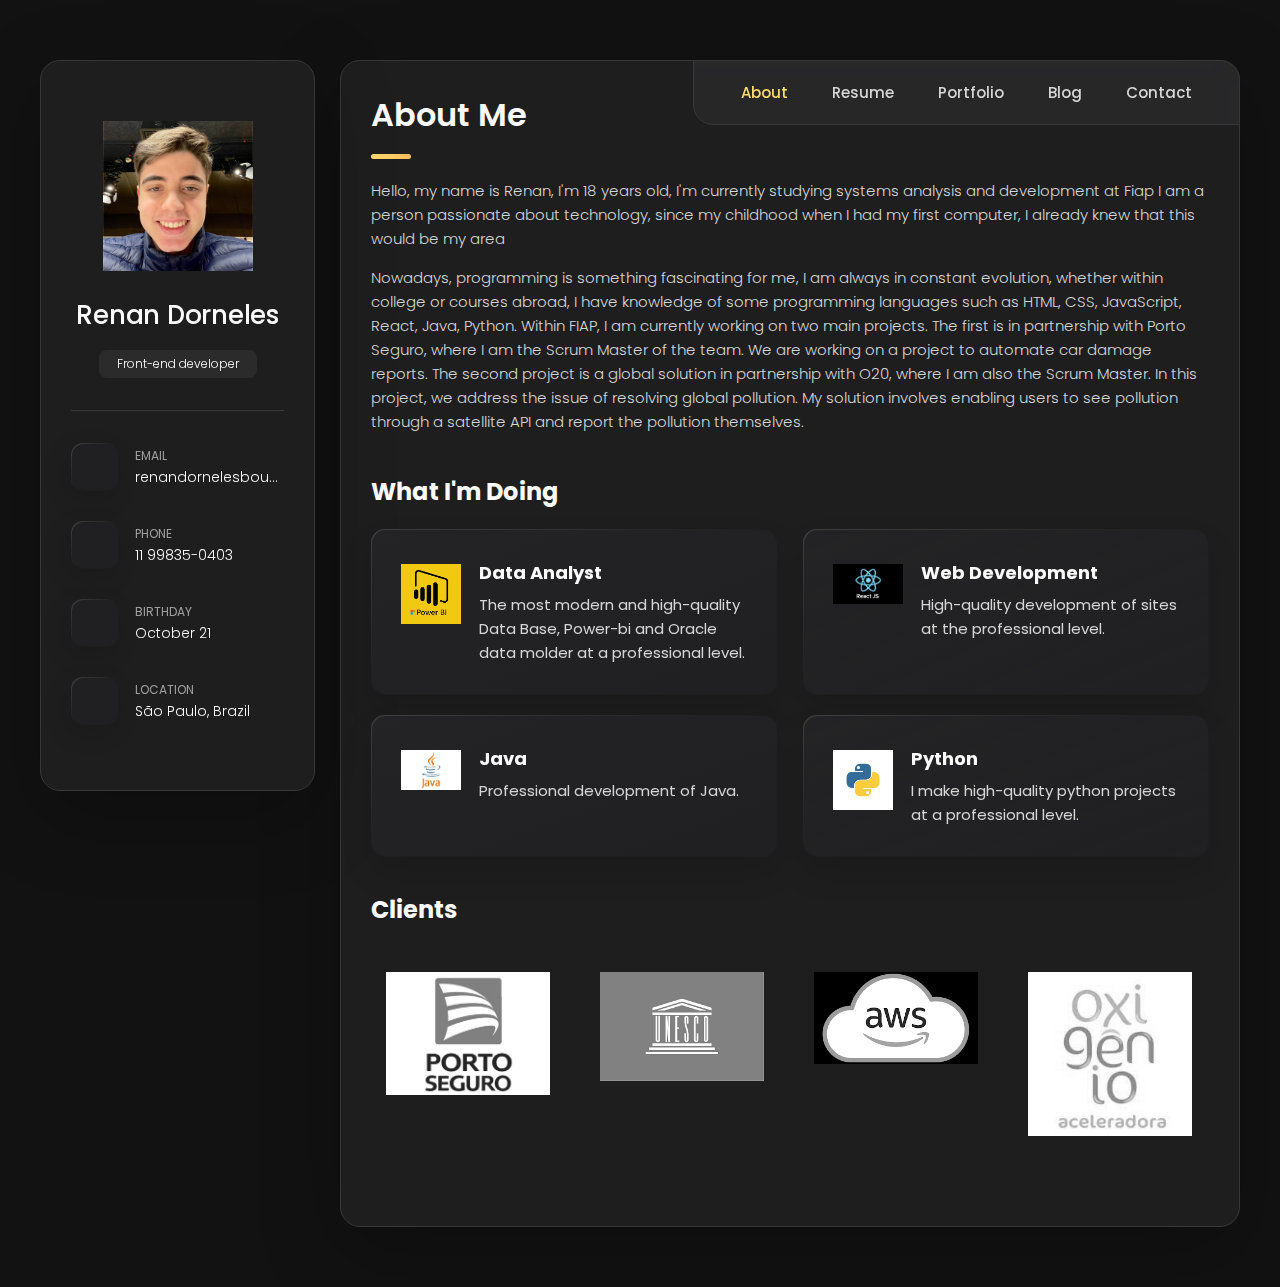
==== Portifolio/index.html @ 6c2a339f "clientes" ====
<!DOCTYPE html>
<html lang="en">
<head>
<meta charset="UTF-8">
<meta name="viewport" content="width=device-width, initial-scale=1.0">
<link rel="shortcut icon" href="./assets/images/logo.ico" type="image/x-icon">
<link rel="stylesheet" href="./style.css">
<link rel="preconnect" href="https://fonts.googleapis.com">
<link rel="preconnect" href="https://fonts.gstatic.com" crossorigin>
<link href="https://fonts.googleapis.com/css2?family=Poppins:wght@300;400;500;600&display=swap" rel="stylesheet">
<title>Renan Portfolio</title>


</head>




<body>
    <main><aside class="sidebar" data-sidebar><div class="sidebar-info"><figure class="avatar-box">
        <img src="./Portfolio/imagens/1713518210939.jpeg" alt="" width="80">
        </figure><div class="info-content">
        <h1 class="name" title="Richard hanrick">Renan Dorneles</h1><p class="title">Front-end developer</p>
        </div><button class="info_more-btn" data-sidebar-btn>
        <span>Show Contacts</span><ion-icon name="chevron-down"></ion-icon>
        </button></div><div class="sidebar-info_more"><div class="separator"></div><ul class="contacts-list"><li class="contact-item"><div class="icon-box">
        <ion-icon name="mail-outline"></ion-icon>
        </div><div class="contact-info">
        <p class="contact-title">Email</p><a href="mailto:richard@example.com" class="contact-link">renandornelesboucault@gmail.com</a>
        </div></li><li class="contact-item"><div class="icon-box">
        <ion-icon name="phone-portrait-outline"></ion-icon>
        </div><div class="contact-info">
        <p class="contact-title">Phone</p><a href="tel:+12133522795" class="contact-link">11 99835-0403</a>
        </div></li><li class="contact-item"><div class="icon-box">
        <ion-icon name="calendar-outline"></ion-icon>
        </div><div class="contact-info">
        <p class="contact-title">Birthday</p><time datetime="1982-06-23">October 21</time>
        </div></li><li class="contact-item"><div class="icon-box">
        <ion-icon name="location-outline"></ion-icon>
        </div><div class="contact-info">
        <p class="contact-title">Location</p><address>São Paulo, Brazil</address>
        </div></li></ul><div class="separator"></div><ul class="social-list"><li class="social-item">
        <a href="https://github.com/Renann77" class="social-link">
        <ion-icon name="logo-github"></ion-icon>
        </a>
        </li><li class="social-item">
        <a href="" class="social-link">
        <ion-icon name="logo-twitter"></ion-icon>
        </a>
        </li><li class="social-item">
        <a href="https://www.instagram.com/renanboucault/" class="social-link">
        <ion-icon name="logo-instagram"></ion-icon>
        </a>
        </li></ul></div></aside>

        <div class="main-content"><nav class="navbar"><ul class="navbar-list"><li class="navbar-item">
            <button class="navbar-link  active" data-nav-link>About</button>
            </li><li class="navbar-item">
            <button class="navbar-link" data-nav-link>Resume</button>
            </li><li class="navbar-item">
            <button class="navbar-link" data-nav-link>Portfolio</button>
            </li><li class="navbar-item">
            <button class="navbar-link" data-nav-link>Blog</button>
            </li><li class="navbar-item">
            <button class="navbar-link" data-nav-link>Contact</button>
            </li></ul></nav>


            <article class="about  active" data-page="about"><header>
                <h2 class="h2 article-title">About me</h2>
                </header><section class="about-text">
                <p>
                    Hello, my name is Renan, I'm 18 years old, I'm currently studying systems analysis and development at Fiap
                    I am a person passionate about technology, since my childhood when I had my first computer, I already knew that this would be my area
                   
                    
        
                </p><p>
                   
                    
                    Nowadays, programming is something fascinating for me, I am always in constant evolution, whether within college or courses abroad, I have knowledge of some programming languages ​​such as HTML, CSS, JavaScript, React, Java, Python.
                    Within FIAP, I am currently working on two main projects. The first is in partnership with Porto Seguro, where I am the Scrum Master of the team. We are working on a project to automate car damage reports.
                    
                    The second project is a global solution in partnership with O20, where I am also the Scrum Master. In this project, we address the issue of resolving global pollution. My solution involves enabling users to see pollution through a satellite API and report the pollution themselves.
                </p>
                </section><section class="service"><h3 class="h3 service-title">What i'm doing</h3><ul class="service-list"><li class="service-item"><div class="service-icon-box">
                <img src="./Portfolio/imagens/pbi.png" alt="design icon" width="60">
                </div><div class="service-content-box">
                <h4 class="h4 service-item-title">Data Analyst</h4><p class="service-item-text">
                The most modern and high-quality Data Base, Power-bi and Oracle data molder at a professional level.
                </p>
                </div></li><li class="service-item"><div class="service-icon-box">
                <img src="./Portfolio/imagens/Ekran-Resmi-2019-11-18-18.08.13.png" alt="Web development icon" width="70">
                </div><div class="service-content-box">
                <h4 class="h4 service-item-title">Web development</h4><p class="service-item-text">
                High-quality development of sites at the professional level.
                </p>
                </div></li><li class="service-item"><div class="service-icon-box">
                <img src="./Portfolio/imagens/java.png" alt="mobile app icon" width="60">
                </div><div class="service-content-box">
                <h4 class="h4 service-item-title">Java</h4><p class="service-item-text">
                Professional development of Java.
                </p>
                </div></li><li class="service-item"><div class="service-icon-box">
                <img src="./Portfolio/imagens/python(9).png" alt="camera icon" width="60">
                </div><div class="service-content-box">
                <h4 class="h4 service-item-title">Python</h4><p class="service-item-text">
                I make high-quality python projects at a professional level.
                </p>
                </div></li></ul></section><div class="modal-container" data-modal-container><div class="overlay" data-overlay></div><section class="testimonials-modal"><button class="modal-close-btn" data-modal-close-btn>
                <ion-icon name="close-outline"></ion-icon>
                </button><div class="modal-img-wrapper">
                <figure class="modal-avatar-box">
                <img src="./assets/images/avatar-1.png" alt="Daniel lewis" width="80" data-modal-img>
                </figure><img src="./assets/images/icon-quote.svg" alt="quote icon">
                </div><div class="modal-content"><h4 class="h3 modal-title" data-modal-title>Daniel lewis</h4><time datetime="2021-06-14">14 June, 2021</time><div data-modal-text>
                <p>
                Richard was hired to create a corporate identity. We were very pleased with the work done. She has a lot of experience and is very concerned about the needs of client. Lorem ipsum dolor sit amet, ullamcous cididt consectetur adipiscing elit, seds do et
                eiusmod tempor incididunt ut laborels dolore magnarels alia.
                </p>
                </div></div></section></div><section class="clients"><h3 class="h3 clients-title">Clients</h3><ul class="clients-list has-scrollbar"><li class="clients-item">
                <a href="https://www.portoseguro.com.br">
                <img src="./Portfolio/imagens/Porto-Seguro-logo.jpg" alt="client logo">
                </a>
                </li><li class="clients-item">
                <a href="https://www.unesco.org/en">
                <img src="./Portfolio/imagens/unesco.png" alt="client logo">
                </a>
                </li><li class="clients-item">
                <a href="https://aws.amazon.com/pt/free/?trk=2ee11bb2-bc40-4546-9852-2c4ad8e8f646&sc_channel=ps&ef_id=Cj0KCQjwvb-zBhCmARIsAAfUI2s99Djx9kZ2quOzhcywaWZBDhlzQKwduArrpbXvvQ5C1eXnjWj9oIsaAjYFEALw_wcB:G:s&s_kwcid=AL!4422!3!696214219377!e!!g!!aws!15278604629!130587771740&gclid=Cj0KCQjwvb-zBhCmARIsAAfUI2s99Djx9kZ2quOzhcywaWZBDhlzQKwduArrpbXvvQ5C1eXnjWj9oIsaAjYFEALw_wcB&all-free-tier.sort-by=item.additionalFields.SortRank&all-free-tier.sort-order=asc&awsf.Free%20Tier%20Types=*all&awsf.Free%20Tier%20Categories=*all">
                <img src="./Portfolio/imagens/aws.png" alt="client logo">
                </a>
                </li><li class="clients-item">
                <a href="https://oxigenioaceleradora.com.br">
                <img src="./Portfolio/imagens/aceleradora.jpeg" alt="client logo">
                </a>
                </li><li class="clients-item">
                <a href="https://www.g20.org/pt-br/g20-social/grupos-de-engajamento/oceans-20">
                <img src="./Portfolio/imagens/o20.png" alt="client logo">
                </a>
                </li><li class="clients-item">
                <a href="https://www.pactoglobal.org.br">
                <img src="./Portfolio/imagens/rede global.jpeg" alt="client logo">
                </a>
                </li>
            </ul>
        </section>
    </article>


   
                
    <article class="resume" data-page="resume">

        <header>
          <h2 class="h2 article-title">Resume</h2>
        </header>

        <section class="timeline">

          <div class="title-wrapper">
            <div class="icon-box">
              <ion-icon name="book-outline"></ion-icon>
            </div>

            <h3 class="h3">Education</h3>
          </div>

          <ol class="timeline-list">

            <li class="timeline-item">

              <h4 class="h4 timeline-item-title">College Espaço Potencial Objetivo Cotia </h4>

              <span>2007 - 2023</span>

              <p class="timeline-text">
               School and High School Student from Brazil
              </p>

            </li>

        

            <li class="timeline-item">

              <h4 class="h4 timeline-item-title">Fiap Tecnology, Faculty of Informatics and Administration Paulista</h4>

              <span>2024 — 2025</span>

              <p class="timeline-text">
                Student at Fiap 
              </p>

            </li>

          </ol>

        </section>

        <section class="timeline">

          <div class="title-wrapper">
            <div class="icon-box">
              <ion-icon name="book-outline"></ion-icon>
            </div>

            <h3 class="h3">Experience</h3>
          </div>

          <ol class="timeline-list">

            <li class="timeline-item">

              <h4 class="h4 timeline-item-title">Scrum Master at project</h4>

              <span>2024 Scrum of Porto Seguro project</span>

              <p class="timeline-text">
                was part of a project for Porto Seguro where his experience involves being a scrum master and managing projects.
              </p>

            </li>

            <li class="timeline-item">

              <h4 class="h4 timeline-item-title">Scrum Master at project </h4>

              <span>2024 Scrum of Global solution </span>

              <p class="timeline-text">
                was part of a project for Global Soluiton whith Oceans-20 where his experience involves being a scrum master and managing projects.
              </p>

            </li>

           

        </section>

        <section class="skill">

          <h3 class="h3 skills-title">My skills</h3>

          <ul class="skills-list content-card">

            <li class="skills-item">

              <div class="title-wrapper">
                <h5 class="h5">Python</h5>
                <data value="80">80%</data>
              </div>

              <div class="skill-progress-bg">
                <div class="skill-progress-fill" style="width: 80%;"></div>
              </div>

            </li>

            <li class="skills-item">

              <div class="title-wrapper">
                <h5 class="h5">Data Analyst</h5>
                <data value="70">70%</data>
              </div>

              <div class="skill-progress-bg">
                <div class="skill-progress-fill" style="width: 70%;"></div>
              </div>

            </li>

            <li class="skills-item">

              <div class="title-wrapper">
                <h5 class="h5">Front-End Design Engineering</h5>
                <data value="90">90%</data>
              </div>

              <div class="skill-progress-bg">
                <div class="skill-progress-fill" style="width: 90%;"></div>
              </div>

            </li>

            <li class="skills-item">

              <div class="title-wrapper">
                <h5 class="h5">Artificial Intelligence and Chatbot</h5>
                <data value="70">70%</data>
              </div>

              <div class="skill-progress-bg">
                <div class="skill-progress-fill" style="width: 70%;"></div>
              </div>

            </li>

          </ul>

        </section>

      </article>





      <!--
        - #PORTFOLIO
      -->

      <article class="portfolio" data-page="portfolio">

        <header>
          <h2 class="h2 article-title">Portfolio</h2>
        </header>

        <section class="projects">

          <ul class="filter-list">

            <li class="filter-item">
              <button class="active" data-filter-btn>All</button>
            </li>

            <li class="filter-item">
              <button data-filter-btn>Web design</button>
            </li>

            <li class="filter-item">
              <button data-filter-btn>Applications</button>
            </li>

            <li class="filter-item">
              <button data-filter-btn>Web development</button>
            </li>

          </ul>

          <div class="filter-select-box">

            <button class="filter-select" data-select>

              <div class="select-value" data-selecct-value>Select category</div>

              <div class="select-icon">
                <ion-icon name="chevron-down"></ion-icon>
              </div>

            </button>

            <ul class="select-list">

              <li class="select-item">
                <button data-select-item>All</button>
              </li>

              <li class="select-item">
                <button data-select-item>Web design</button>
              </li>

              <li class="select-item">
                <button data-select-item>Applications</button>
              </li>

              <li class="select-item">
                <button data-select-item>Web development</button>
              </li>

            </ul>

          </div>

          <ul class="project-list">

            <li class="project-item  active" data-filter-item data-category="applications">
                <a href="../Portifolio/Portfolio/pesquisa/index.html">
  
                  <figure class="project-img">
                    <div class="project-item-icon-box">
                      <ion-icon name="eye-outline"></ion-icon>
                    </div>
  
                    <img src="../Portifolio/Portfolio/pesquisa/img/wiki-logo.png" alt="Traffic" loading="lazy">
                  </figure>
  
                  <h3 class="project-title">Wikipedia</h3>
  
                  <p class="project-category">Applications</p>
  
                </a>
              </li>

            <li class="project-item  active" data-filter-item data-category="applications">
                <a href="../Portifolio/Portfolio/semaforo/index.html">
  
                  <figure class="project-img">
                    <div class="project-item-icon-box">
                      <ion-icon name="eye-outline"></ion-icon>
                    </div>
  
                    <img src="../img/semafotro.png" alt="Traffic" loading="lazy">
                  </figure>
  
                  <h3 class="project-title">Traffic light</h3>
  
                  <p class="project-category">Applications</p>
  
                </a>
              </li>

            <li class="project-item  active" data-filter-item data-category="applications">
              <a href="../Portifolio/Portfolio/clima/index.html">

                <figure class="project-img">
                  <div class="project-item-icon-box">
                    <ion-icon name="eye-outline"></ion-icon>
                  </div>

                  <img src="../Portifolio/Portfolio/clima/img/02d.png" alt="brawlhalla" loading="lazy">
                </figure>

                <h3 class="project-title">Whether API</h3>

                <p class="project-category">Applications</p>

              </a>
            </li>

            <li class="project-item  active" data-filter-item data-category="web design">
              <a href="../Portifolio/Portfolio/crud/index.html">

                <figure class="project-img">
                  <div class="project-item-icon-box">
                    <ion-icon name="eye-outline"></ion-icon>
                  </div>

                  <img src="../Portifolio/Portfolio/crud/img/download.jpg" alt="dsm." loading="lazy">
                </figure>

                <h3 class="project-title">CRUD</h3>

                <p class="project-category">Web design</p>

              </a>
            </li>

           

            <li class="project-item  active" data-filter-item data-category="web development">
              <a href="../Portifolio/Portfolio/lista/index.html">

                <figure class="project-img">
                  <div class="project-item-icon-box">
                    <ion-icon name="eye-outline"></ion-icon>
                  </div>

                  <img src="../img/lista.png" alt="summary" loading="lazy">
                </figure>

                <h3 class="project-title">List</h3>

                <p class="project-category">Web development</p>

              </a>
            </li>

            <li class="project-item  active" data-filter-item data-category="applications">
              <a href="../Portifolio/Portfolio/jogo/index.html">

                <figure class="project-img">
                  <div class="project-item-icon-box">
                    <ion-icon name="eye-outline"></ion-icon>
                  </div>

                  <img src="../Portifolio/Portfolio/jogo/images/pizza.png" alt="game" loading="lazy">
                </figure>

                <h3 class="project-title">Memory game</h3>

                <p class="project-category">Applications</p>

              </a>
            </li>

            <li class="project-item  active" data-filter-item data-category="applications">
                <a href="../Portifolio/Portfolio/musica/index.html">
  
                  <figure class="project-img">
                    <div class="project-item-icon-box">
                      <ion-icon name="eye-outline"></ion-icon>
                    </div>
  
                    <img src="../Portifolio/Portfolio/musica/images/cant_hide.webp" alt="game" loading="lazy">
                  </figure>
  
                  <h3 class="project-title">Music</h3>
  
                  <p class="project-category">Applications</p>
  
                </a>
              </li>

          </ul>

        </section>

      </article>





      <!--
        - #BLOG
      -->

      <article class="blog" data-page="blog">

        <header>
          <h2 class="h2 article-title">Blog</h2>
        </header>

        <section class="blog-posts">

          <ul class="blog-posts-list">

            <li class="blog-post-item">
              <a href="https://www.fiap.com.br/graduacao/global-solution/">

                <figure class="blog-banner-box">
                  <img src="../img/Captura de tela 2024-06-20 144157.png" alt="Design conferences in 2022" loading="lazy">
                </figure>

                <div class="blog-content">

                  <div class="blog-meta">
                    <p class="blog-category">Full Stack</p>

                    <span class="dot"></span>

                    <time datetime="2022-02-23"> 04/06/2024 </time>
                  </div>

                  <h3 class="h3 blog-item-title">Global Solution 2024</h3>

                  <p class="blog-text">
                    Project whith Oceans-20 and Blue technology
                  </p>

                </div>

              </a>
            </li>

            <li class="blog-post-item">
              <a href="https://www.fiap.com.br/iniciacao-cientifica/">

                <figure class="blog-banner-box">
                  <img src="../img/next.webp" alt="Best fonts every designer" loading="lazy">
                </figure>

                <div class="blog-content">

                  <div class="blog-meta">
                    <p class="blog-category">Web-Developer</p>

                    <span class="dot"></span>

                  
                  </div>

                  <h3 class="h3 blog-item-title">Challenge whith Porto Seguro 2024</h3>

                  <p class="blog-text">
                  
                  </p>

                </div>

              </a>
            </li>

           

        </section>

      </article>





      <!--
        - #CONTACT
      -->

      <article class="contact" data-page="contact">

        <header>
          <h2 class="h2 article-title">Contact</h2>
        </header>

        <section class="mapbox" data-mapbox>
          <figure>
            <iframe
              src="https://www.google.com/maps/embed?pb=!1m18!1m12!1m3!1d199666.5651251294!2d-121.58334177520186!3d38.56165006739519!2m3!1f0!2f0!3f0!3m2!1i1024!2i768!4f13.1!3m3!1m2!1s0x809ac672b28397f9%3A0x921f6aaa74197fdb!2sSacramento%2C%20CA%2C%20USA!5e0!3m2!1sen!2sbd!4v1647608789441!5m2!1sen!2sbd"
              width="400" height="300" loading="lazy"></iframe>
          </figure>
        </section>

        <section class="contact-form">

          <h3 class="h3 form-title">Contact Form</h3>

          <form action="#" class="form" data-form>

            <div class="input-wrapper">
              <input type="text" name="fullname" class="form-input" placeholder="Full name" required data-form-input>

              <input type="email" name="email" class="form-input" placeholder="Email address" required data-form-input>
            </div>

            <textarea name="message" class="form-input" placeholder="Your Message" required data-form-input></textarea>

            <button class="form-btn" type="submit" disabled data-form-btn>
              <ion-icon name="paper-plane"></ion-icon>
              <span>Send Message</span>
            </button>

          </form>

        </section>

      </article>

    </div>

  </main>






  <!--
    - custom js link
  -->
  <script src="./script.js"></script>

  <!--
    - ionicon link
  -->
  <script type="module" src="https://unpkg.com/ionicons@5.5.2/dist/ionicons/ionicons.esm.js"></script>
  <script nomodule src="https://unpkg.com/ionicons@5.5.2/dist/ionicons/ionicons.js"></script>

</body>
</html>
---- Portifolio/style.css ----
:root {/**
  * colors
  *//* gradient */--bg-gradient-onyx: linear-gradient(
  to bottom right,
  hsl(240, 1%, 25%) 3%,
  hsl(0, 0%, 19%) 97%
  );
  --bg-gradient-jet: linear-gradient(
  to bottom right,
  hsla(240, 1%, 18%, 0.251) 0%,
  hsla(240, 2%, 11%, 0) 100%
  ), hsl(240, 2%, 13%);
  --bg-gradient-yellow-1: linear-gradient(
  to bottom right,
  hsl(45, 100%, 71%) 0%,
  hsla(36, 100%, 69%, 0) 50%
  );
  --bg-gradient-yellow-2: linear-gradient(
  135deg,
  hsla(45, 100%, 71%, 0.251) 0%,
  hsla(35, 100%, 68%, 0) 59.86%
  ), hsl(240, 2%, 13%);
  --border-gradient-onyx: linear-gradient(
  to bottom right,
  hsl(0, 0%, 25%) 0%,
  hsla(0, 0%, 25%, 0) 50%
  );
  --text-gradient-yellow: linear-gradient(
  to right,
  hsl(45, 100%, 72%),
  hsl(35, 100%, 68%)
  );/* solid */--jet: hsl(0, 0%, 22%);
  --onyx: hsl(240, 1%, 17%);
  --eerie-black-1: hsl(240, 2%, 13%);
  --eerie-black-2: hsl(240, 2%, 12%);
  --smoky-black: hsl(0, 0%, 7%);
  --white-1: hsl(0, 0%, 100%);
  --white-2: hsl(0, 0%, 98%);
  --orange-yellow-crayola: hsl(45, 100%, 72%);
  --vegas-gold: hsl(45, 54%, 58%);
  --light-gray: hsl(0, 0%, 84%);
  --light-gray-70: hsla(0, 0%, 84%, 0.7);
  --bittersweet-shimmer: hsl(0, 43%, 51%);/**
  * typography
  *//* font-family */
  --ff-poppins: 'Poppins', sans-serif;/* font-size */
  --fs-1: 24px;
  --fs-2: 18px;
  --fs-3: 17px;
  --fs-4: 16px;
  --fs-5: 15px;
  --fs-6: 14px;
  --fs-7: 13px;
  --fs-8: 11px;/* font-weight */
  --fw-300: 300;
  --fw-400: 400;
  --fw-500: 500;
  --fw-600: 600;/**
  * shadow
  */
  --shadow-1: -4px 8px 24px hsla(0, 0%, 0%, 0.25);
  --shadow-2: 0 16px 30px hsla(0, 0%, 0%, 0.25);
  --shadow-3: 0 16px 40px hsla(0, 0%, 0%, 0.25);
  --shadow-4: 0 25px 50px hsla(0, 0%, 0%, 0.15);
  --shadow-5: 0 24px 80px hsla(0, 0%, 0%, 0.25);/**
  * transition
  */--transition-1: 0.25s ease;
  --transition-2: 0.5s ease-in-out;}/*-----------------------------------*\
  #RESET
  \*-----------------------------------*/*, *::before, *::after {
  margin: 0;
  padding: 0;
  box-sizing: border-box;
  }a { text-decoration: none; }li { list-style: none; }img, ion-icon, a, button, time, span { display: block; }button {
  font: inherit;
  background: none;
  border: none;
  text-align: left;
  cursor: pointer;
  }input, textarea {
  display: block;
  width: 100%;
  background: none;
  font: inherit;
  }::selection {
  background: var(--orange-yellow-crayola);
  color: var(--smoky-black);
  }:focus { outline-color: var(--orange-yellow-crayola); }html { font-family: var(--ff-poppins); }body { background: var(--smoky-black); }

  .sidebar,
article {
background: var(--eerie-black-2);
border: 1px solid var(--jet);
border-radius: 20px;
padding: 15px;
box-shadow: var(--shadow-1);
z-index: 1;
}.separator {
width: 100%;
height: 1px;
background: var(--jet);
margin: 16px 0;
}.icon-box {
position: relative;
background: var(--border-gradient-onyx);
width: 30px;
height: 30px;
border-radius: 8px;
display: flex;
justify-content: center;
align-items: center;
font-size: 16px;
color: var(--orange-yellow-crayola);
box-shadow: var(--shadow-1);
z-index: 1;
}.icon-box::before {
content: "";
position: absolute;
inset: 1px;
background: var(--eerie-black-1);
border-radius: inherit;
z-index: -1;
}.icon-box ion-icon { --ionicon-stroke-width: 35px; }article { display: none; }article.active {
display: block;
animation: fade 0.5s ease backwards;
}@keyframes fade {
0% { opacity: 0; }
100% { opacity: 1; }
}.h2,
.h3,
.h4,
.h5 {
color: var(--white-2);
text-transform: capitalize;
}.h2 { font-size: var(--fs-1); }.h3 { font-size: var(--fs-2); }.h4 { font-size: var(--fs-4); }.h5 {
font-size: var(--fs-7);
font-weight: var(--fw-500);
}.article-title {
position: relative;
padding-bottom: 7px;
}.article-title::after {
content: "";
position: absolute;
bottom: 0;
left: 0;
width: 30px;
height: 3px;
background: var(--text-gradient-yellow);
border-radius: 3px;
}.has-scrollbar::-webkit-scrollbar {
width: 5px; /* for vertical scrollbar */
height: 5px; /* for horizontal scrollbar */
}.has-scrollbar::-webkit-scrollbar-track {
background: var(--onyx);
border-radius: 5px;
}.has-scrollbar::-webkit-scrollbar-thumb {
background: var(--orange-yellow-crayola);
border-radius: 5px;
}.has-scrollbar::-webkit-scrollbar-button { width: 20px; }.content-card {
position: relative;
background: var(--border-gradient-onyx);
padding: 15px;
padding-top: 45px;
border-radius: 14px;
box-shadow: var(--shadow-2);
cursor: pointer;
z-index: 1;
}.content-card::before {
content: "";
position: absolute;
inset: 1px;
background: var(--bg-gradient-jet);
border-radius: inherit;
z-index: -1;
}


main {
  margin: 15px 12px;
  margin-bottom: 75px;
  min-width: 259px;
  }/*-----------------------------------*\
  #SIDEBAR
  \*-----------------------------------*/.sidebar {
  margin-bottom: 15px;
  max-height: 112px;
  overflow: hidden;
  transition: var(--transition-2);
  }.sidebar.active { max-height: 405px; }.sidebar-info {
  position: relative;
  display: flex;
  justify-content: flex-start;
  align-items: center;
  gap: 15px;
  }.avatar-box {
  background: var(--bg-gradient-onyx);
  border-radius: 20px;
  }.info-content .name {
  color: var(--white-2);
  font-size: var(--fs-3);
  font-weight: var(--fw-500);
  letter-spacing: -0.25px;
  margin-bottom: 10px;
  }.info-content .title {
  color: var(--white-1);
  background: var(--onyx);
  font-size: var(--fs-8);
  font-weight: var(--fw-300);
  width: max-content;
  padding: 3px 12px;
  border-radius: 8px;
  }.info_more-btn {
  position: absolute;
  top: -15px;
  right: -15px;
  border-radius: 0 15px;
  font-size: 13px;
  color: var(--orange-yellow-crayola);
  background: var(--border-gradient-onyx);
  padding: 10px;
  box-shadow: var(--shadow-2);
  transition: var(--transition-1);
  z-index: 1;
  }.info_more-btn::before {
  content: "";
  position: absolute;
  inset: 1px;
  border-radius: inherit;
  background: var(--bg-gradient-jet);
  transition: var(--transition-1);
  z-index: -1;
  }.info_more-btn:hover,
  .info_more-btn:focus { background: var(--bg-gradient-yellow-1); }.info_more-btn:hover::before,
  .info_more-btn:focus::before { background: var(--bg-gradient-yellow-2); }.info_more-btn span { display: none; }.sidebar-info_more {
  opacity: 0;
  visibility: hidden;
  transition: var(--transition-2);
  }.sidebar.active .sidebar-info_more {
  opacity: 1;
  visibility: visible;
  }.contacts-list {
  display: grid;
  grid-template-columns: 1fr;
  gap: 16px;
  }.contact-item {
  min-width: 100%;
  display: flex;
  align-items: center;
  gap: 16px;
  }.contact-info {
  max-width: calc(100% - 46px);
  width: calc(100% - 46px);
  }.contact-title {
  color: var(--light-gray-70);
  font-size: var(--fs-8);
  text-transform: uppercase;
  margin-bottom: 2px;
  }.contact-info :is(.contact-link, time, address) {
  color: var(--white-2);
  font-size: var(--fs-7);
  }.contact-info address { font-style: normal; }.social-list {
  display: flex;
  justify-content: flex-start;
  align-items: center;
  gap: 15px;
  padding-bottom: 4px;
  padding-left: 7px;
  }.social-item .social-link {
  color: var(--light-gray-70);
  font-size: 18px;
  }.social-item .social-link:hover { color: var(--light-gray); }/*-----------------------------------*\
  #NAVBAR
  \*-----------------------------------*/.navbar {
  position: fixed;
  bottom: 0;
  left: 0;
  width: 100%;
  background: hsla(240, 1%, 17%, 0.75);
  backdrop-filter: blur(10px);
  border: 1px solid var(--jet);
  border-radius: 12px 12px 0 0;
  box-shadow: var(--shadow-2);
  z-index: 5;
  }.navbar-list {
  display: flex;
  flex-wrap: wrap;
  justify-content: center;
  align-items: center;
  padding: 0 10px;
  }.navbar-link {
  color: var(--light-gray);
  font-size: var(--fs-8);
  padding: 20px 7px;
  transition: color var(--transition-1);
  }.navbar-link:hover,
  .navbar-link:focus { color: var(--light-gray-70); }.navbar-link.active { color: var(--orange-yellow-crayola); }/*-----------------------------------*\
  #ABOUT
  \*-----------------------------------*/.about .article-title { margin-bottom: 15px; }.about-text {
  color: var(--light-gray);
  font-size: var(--fs-6);
  font-weight: var(--fw-300);
  line-height: 1.6;
  }.about-text p { margin-bottom: 15px; }/**
  * #service
  */.service { margin-bottom: 35px; }.service-title { margin-bottom: 20px; }.service-list {
  display: grid;
  grid-template-columns: 1fr;
  gap: 20px;
  }.service-item {
  position: relative;
  background: var(--border-gradient-onyx);
  padding: 20px;
  border-radius: 14px;
  box-shadow: var(--shadow-2);
  z-index: 1;
  }.service-item::before {
  content: "";
  position: absolute;
  inset: 1px;
  background: var(--bg-gradient-jet);
  border-radius: inherit;
  z-index: -1;
  }.service-icon-box { margin-bottom: 10px; }.service-icon-box img { margin: auto; }.service-content-box { text-align: center; }.service-item-title { margin-bottom: 7px; }.service-item-text {
  color: var(--light-gray);
  font-size: var(--fs-6);
  font-weight: var(--fw-3);
  line-height: 1.6;
  }/**
  * #testimonials
  */.testimonials { margin-bottom: 30px; }.testimonials-title { margin-bottom: 20px; }.testimonials-list {
  display: flex;
  justify-content: flex-start;
  align-items: flex-start;
  gap: 15px;
  margin: 0 -15px;
  padding: 25px 15px;
  padding-bottom: 35px;
  overflow-x: auto;
  scroll-behavior: smooth;
  overscroll-behavior-inline: contain;
  scroll-snap-type: inline mandatory;
  }.testimonials-item {
  min-width: 100%;
  scroll-snap-align: center;
  }.testimonials-avatar-box {
  position: absolute;
  top: 0;
  left: 0;
  transform: translate(15px, -25px);
  background: var(--bg-gradient-onyx);
  border-radius: 14px;
  box-shadow: var(--shadow-1);
  }.testimonials-item-title { margin-bottom: 7px; }.testimonials-text {
  color: var(--light-gray);
  font-size: var(--fs-6);
  font-weight: var(--fw-300);
  line-height: 1.6;
  display: -webkit-box;
  line-clamp: 4;
  -webkit-line-clamp: 4;
  -webkit-box-orient: vertical;
  overflow: hidden;
  }/**
  * #testimonials-modal
  */.modal-container {
  position: fixed;
  top: 0;
  left: 0;
  width: 100%;
  height: 100%;
  display: flex;
  justify-content: center;
  align-items: center;
  overflow-y: auto;
  overscroll-behavior: contain;
  z-index: 20;
  pointer-events: none;
  visibility: hidden;
  }.modal-container::-webkit-scrollbar { display: none; }.modal-container.active {
  pointer-events: all;
  visibility: visible;
  }.overlay {
  position: fixed;
  top: 0;
  left: 0;
  width: 100%;
  height: 100vh;
  background: hsl(0, 0%, 5%);
  opacity: 0;
  visibility: hidden;
  pointer-events: none;
  z-index: 1;
  transition: var(--transition-1);
  }.overlay.active {
  opacity: 0.8;
  visibility: visible;
  pointer-events: all;
  }.testimonials-modal {
  background: var(--eerie-black-2);
  position: relative;
  padding: 15px;
  margin: 15px 12px;
  border: 1px solid var(--jet);
  border-radius: 14px;
  box-shadow: var(--shadow-5);
  transform: scale(1.2);
  opacity: 0;
  transition: var(--transition-1);
  z-index: 2;
  }.modal-container.active .testimonials-modal {
  transform: scale(1);
  opacity: 1;
  }.modal-close-btn {
  position: absolute;
  top: 15px;
  right: 15px;
  background: var(--onyx);
  border-radius: 8px;
  width: 32px;
  height: 32px;
  display: flex;
  justify-content: center;
  align-items: center;
  color: var(--white-2);
  font-size: 18px;
  opacity: 0.7;
  }.modal-close-btn:hover,
  .modal-close-btn:focus { opacity: 1; }.modal-close-btn ion-icon { --ionicon-stroke-width: 50px; }.modal-avatar-box {
  background: var(--bg-gradient-onyx);
  width: max-content;
  border-radius: 14px;
  margin-bottom: 15px;
  box-shadow: var(--shadow-2);
  }.modal-img-wrapper > img { display: none; }.modal-title { margin-bottom: 4px; }.modal-content time {
  font-size: var(--fs-6);
  color: var(--light-gray-70);
  font-weight: var(--fw-300);
  margin-bottom: 10px;
  }.modal-content p {
  color: var(--light-gray);
  font-size: var(--fs-6);
  font-weight: var(--fw-300);
  line-height: 1.6;
  }/**
  * #clients
  */.clients { margin-bottom: 15px; }.clients-list {
  display: flex;
  justify-content: flex-start;
  align-items: flex-start;
  gap: 15px;
  margin: 0 -15px;
  padding: 25px;
  padding-bottom: 25px;
  overflow-x: auto;
  scroll-behavior: smooth;
  overscroll-behavior-inline: contain;
  scroll-snap-type: inline mandatory;
  scroll-padding-inline: 25px;
  }.clients-item {
  min-width: 50%;
  scroll-snap-align: start;
  }.clients-item img {
  width: 100%;
  filter: grayscale(1);
  transition: var(--transition-1);
  }.clients-item img:hover { filter: grayscale(0); }/*-----------------------------------*\
  #RESUME
  \*-----------------------------------*/.article-title { margin-bottom: 30px; }/**
  * education and experience
  */.timeline { margin-bottom: 30px; }.timeline .title-wrapper {
  display: flex;
  align-items: center;
  gap: 15px;
  margin-bottom: 25px;
  }.timeline-list {
  font-size: var(--fs-6);
  margin-left: 45px;
  }.timeline-item { position: relative; }.timeline-item:not(:last-child) { margin-bottom: 20px; }.timeline-item-title {
  font-size: var(--fs-6);
  line-height: 1.3;
  margin-bottom: 7px;
  }.timeline-list span {
  color: var(--vegas-gold);
  font-weight: var(--fw-400);
  line-height: 1.6;
  }.timeline-item:not(:last-child)::before {
  content: "";
  position: absolute;
  top: -25px;
  left: -30px;
  width: 1px;
  height: calc(100% + 50px);
  background: var(--jet);
  }.timeline-item::after {
  content: "";
  position: absolute;
  top: 5px;
  left: -33px;
  height: 6px;
  width: 6px;
  background: var(--text-gradient-yellow);
  border-radius: 50%;
  box-shadow: 0 0 0 4px var(--jet);
  }.timeline-text {
  color: var(--light-gray);
  font-weight: var(--fw-300);
  line-height: 1.6;
  }/**
  * skills
  */.skills-title { margin-bottom: 20px; }.skills-list { padding: 20px; }.skills-item:not(:last-child) { margin-bottom: 15px; }.skill .title-wrapper {
  display: flex;
  align-items: center;
  gap: 5px;
  margin-bottom: 8px;
  }.skill .title-wrapper data {
  color: var(--light-gray);
  font-size: var(--fs-7);
  font-weight: var(--fw-300);
  }.skill-progress-bg {
  background: var(--jet);
  width: 100%;
  height: 8px;
  border-radius: 10px;
  }.skill-progress-fill {
  background: var(--text-gradient-yellow);
  height: 100%;
  border-radius: inherit;
  }/*-----------------------------------*\
  #PORTFOLIO
  \*-----------------------------------*/.filter-list { display: none; }.filter-select-box {
  position: relative;
  margin-bottom: 25px;
  }.filter-select {
  background: var(--eerie-black-2);
  color: var(--light-gray);
  display: flex;
  justify-content: space-between;
  align-items: center;
  width: 100%;
  padding: 12px 16px;
  border: 1px solid var(--jet);
  border-radius: 14px;
  font-size: var(--fs-6);
  font-weight: var(--fw-300);
  }.filter-select.active .select-icon { transform: rotate(0.5turn); }.select-list {
  background: var(--eerie-black-2);
  position: absolute;
  top: calc(100% + 6px);
  width: 100%;
  padding: 6px;
  border: 1px solid var(--jet);
  border-radius: 14px;
  z-index: 2;
  opacity: 0;
  visibility: hidden;
  pointer-events: none;
  transition: 0.15s ease-in-out;
  }.filter-select.active + .select-list {
  opacity: 1;
  visibility: visible;
  pointer-events: all;
  }.select-item button {
  background: var(--eerie-black-2);
  color: var(--light-gray);
  font-size: var(--fs-6);
  font-weight: var(--fw-300);
  text-transform: capitalize;
  width: 100%;
  padding: 8px 10px;
  border-radius: 8px;
  }.select-item button:hover { --eerie-black-2: hsl(240, 2%, 20%); }.project-list {
  display: grid;
  grid-template-columns: 1fr;
  gap: 30px;
  margin-bottom: 10px;
  }.project-item { display: none; }.project-item.active {
  display: block;
  animation: scaleUp 0.25s ease forwards;
  }@keyframes scaleUp {
  0% { transform: scale(0.5); }
  100% { transform: scale(1); }
  }.project-item > a { width: 100%; }.project-img {
  position: relative;
  width: 100%;
  height: 200px;
  border-radius: 16px;
  overflow: hidden;
  margin-bottom: 15px;
  }.project-img::before {
  content: "";
  position: absolute;
  top: 0;
  left: 0;
  width: 100%;
  height: 100%;
  background: transparent;
  z-index: 1;
  transition: var(--transition-1);
  }.project-item > a:hover .project-img::before { background: hsla(0, 0%, 0%, 0.5); }.project-item-icon-box {
  --scale: 0.8;background: var(--jet);
  color: var(--orange-yellow-crayola);
  position: absolute;
  top: 50%;
  left: 50%;
  transform: translate(-50%, -50%) scale(var(--scale));
  font-size: 20px;
  padding: 18px;
  border-radius: 12px;
  opacity: 0;
  z-index: 1;
  transition: var(--transition-1);
  }.project-item > a:hover .project-item-icon-box {
  --scale: 1;
  opacity: 1;
  }.project-item-icon-box ion-icon { --ionicon-stroke-width: 50px; }.project-img img {
  width: 100%;
  height: 100%;
  object-fit: cover;
  transition: var(--transition-1);
  }.project-item > a:hover img { transform: scale(1.1); }.project-title,
  .project-category { margin-left: 10px; }.project-title {
  color: var(--white-2);
  font-size: var(--fs-5);
  font-weight: var(--fw-400);
  text-transform: capitalize;
  line-height: 1.3;
  }.project-category {
  color: var(--light-gray-70);
  font-size: var(--fs-6);
  font-weight: var(--fw-300);
  }/*-----------------------------------*\
  #BLOG
  \*-----------------------------------*/.blog-posts { margin-bottom: 10px; }.blog-posts-list {
  display: grid;
  grid-template-columns: 1fr;
  gap: 20px;
  }.blog-post-item > a {
  position: relative;
  background: var(--border-gradient-onyx);
  height: 100%;
  box-shadow: var(--shadow-4);
  border-radius: 16px;
  z-index: 1;
  }.blog-post-item > a::before {
  content: "";
  position: absolute;
  inset: 1px;
  border-radius: inherit;
  background: var(--eerie-black-1);
  z-index: -1;
  }.blog-banner-box {
  width: 100%;
  height: 200px;
  border-radius: 12px;
  overflow: hidden;
  }.blog-banner-box img {
  width: 100%;
  height: 100%;
  object-fit: cover;
  transition: var(--transition-1);
  }.blog-post-item > a:hover .blog-banner-box img { transform: scale(1.1); }.blog-content { padding: 15px; }.blog-meta {
  display: flex;
  justify-content: flex-start;
  align-items: center;
  gap: 7px;
  margin-bottom: 10px;
  }.blog-meta :is(.blog-category, time) {
  color: var(--light-gray-70);
  font-size: var(--fs-6);
  font-weight: var(--fw-300);
  }.blog-meta .dot {
  background: var(--light-gray-70);
  width: 4px;
  height: 4px;
  border-radius: 4px;
  }.blog-item-title {
  margin-bottom: 10px;
  line-height: 1.3;
  transition: var(--transition-1);
  }.blog-post-item > a:hover .blog-item-title { color: var(--orange-yellow-crayola); }.blog-text {
  color: var(--light-gray);
  font-size: var(--fs-6);
  font-weight: var(--fw-300);
  line-height: 1.6;
  }/*-----------------------------------*\
  #CONTACT
  \*-----------------------------------*/.mapbox {
  position: relative;
  height: 250px;
  width: 100%;
  border-radius: 16px;
  margin-bottom: 30px;
  border: 1px solid var(--jet);
  overflow: hidden;
  }.mapbox figure { height: 100%; }.mapbox iframe {
  width: 100%;
  height: 100%;
  border: none;
  filter: grayscale(1) invert(1);
  }.contact-form { margin-bottom: 10px; }.form-title { margin-bottom: 20px; }.input-wrapper {
  display: grid;
  grid-template-columns: 1fr;
  gap: 25px;
  margin-bottom: 25px;
  }.form-input {
  color: var(--white-2);
  font-size: var(--fs-6);
  font-weight: var(--fw-400);
  padding: 13px 20px;
  border: 1px solid var(--jet);
  border-radius: 14px;
  outline: none;
  }.form-input::placeholder { font-weight: var(--fw-500); }.form-input:focus { border-color: var(--orange-yellow-crayola); }textarea.form-input {
  min-height: 100px;
  height: 120px;
  max-height: 200px;
  resize: vertical;
  margin-bottom: 25px;
  }textarea.form-input::-webkit-resizer { display: none; }.form-input:focus:invalid { border-color: var(--bittersweet-shimmer); }.form-btn {
  position: relative;
  width: 100%;
  background: var(--border-gradient-onyx);
  color: var(--orange-yellow-crayola);
  display: flex;
  justify-content: center;
  align-items: center;
  gap: 10px;
  padding: 13px 20px;
  border-radius: 14px;
  font-size: var(--fs-6);
  text-transform: capitalize;
  box-shadow: var(--shadow-3);
  z-index: 1;
  transition: var(--transition-1);
  }.form-btn::before {
  content: "";
  position: absolute;
  inset: 1px;
  background: var(--bg-gradient-jet);
  border-radius: inherit;
  z-index: -1;
  transition: var(--transition-1);
  }.form-btn ion-icon { font-size: 16px; }.form-btn:hover { background: var(--bg-gradient-yellow-1); }.form-btn:hover::before { background: var(--bg-gradient-yellow-2); }.form-btn:disabled {
  opacity: 0.7;
  cursor: not-allowed;
  }.form-btn:disabled:hover { background: var(--border-gradient-onyx); }.form-btn:disabled:hover::before { background: var(--bg-gradient-jet); }/*-----------------------------------*\
  #RESPONSIVE
  \*-----------------------------------*//**
  * responsive larger than 450px screen
  */@media (min-width: 450px) {/**
  * client
  */.clients-item { min-width: calc(33.33% - 10px); }/**
  * #PORTFOLIO, BLOG
  */.project-img,
  .blog-banner-box { height: auto; }}/**
  * responsive larger than 580px screen
  */@media (min-width: 580px) {/**
  * CUSTOM PROPERTY
  */:root {/**
  * typography
  */--fs-1: 32px;
  --fs-2: 24px;
  --fs-3: 26px;
  --fs-4: 18px;
  --fs-6: 15px;
  --fs-7: 15px;
  --fs-8: 12px;}/**
  * #REUSED STYLE
  */.sidebar, article {
  width: 520px;
  margin-inline: auto;
  padding: 30px;
  }.article-title {
  font-weight: var(--fw-600);
  padding-bottom: 15px;
  }.article-title::after {
  width: 40px;
  height: 5px;
  }.icon-box {
  width: 48px;
  height: 48px;
  border-radius: 12px;
  font-size: 18px;
  }/**
  * #MAIN
  */main {
  margin-top: 60px;
  margin-bottom: 100px;
  }/**
  * #SIDEBAR
  */.sidebar {
  max-height: 180px;
  margin-bottom: 30px;
  }.sidebar.active { max-height: 584px; }.sidebar-info { gap: 25px; }.avatar-box { border-radius: 30px; }.avatar-box img { width: 120px; }.info-content .name { margin-bottom: 15px; }.info-content .title { padding: 5px 18px; }.info_more-btn {
  top: -30px;
  right: -30px;
  padding: 10px 15px;
  }.info_more-btn span {
  display: block;
  font-size: var(--fs-8);
  }.info_more-btn ion-icon { display: none; }.separator { margin: 32px 0; }.contacts-list { gap: 20px; }.contact-info {
  max-width: calc(100% - 64px);
  width: calc(100% - 64px);
  }/**
  * #NAVBAR
  */.navbar { border-radius: 20px 20px 0 0; }.navbar-list { gap: 20px; }.navbar-link { --fs-8: 14px; }/**
  * #ABOUT
  */.about .article-title { margin-bottom: 20px; }.about-text { margin-bottom: 40px; }/* service */.service-item {
  display: flex;
  justify-content: flex-start;
  align-items: flex-start;
  gap: 18px;
  padding: 30px;
  }.service-icon-box {
  margin-bottom: 0;
  margin-top: 5px;
  }.service-content-box { text-align: left; }/* testimonials */.testimonials-title { margin-bottom: 25px; }.testimonials-list {
  gap: 30px;
  margin: 0 -30px;
  padding: 30px;
  padding-bottom: 35px;
  }.content-card {
  padding: 30px;
  padding-top: 25px;
  }.testimonials-avatar-box {
  transform: translate(30px, -30px);
  border-radius: 20px;
  }.testimonials-avatar-box img { width: 80px; }.testimonials-item-title {
  margin-bottom: 10px;
  margin-left: 95px;
  }.testimonials-text {
  line-clamp: 2;
  -webkit-line-clamp: 2;
  }/* testimonials modal */.modal-container { padding: 20px; }.testimonials-modal {
  display: flex;
  justify-content: flex-start;
  align-items: stretch;
  gap: 25px;
  padding: 30px;
  border-radius: 20px;
  }.modal-img-wrapper {
  display: flex;
  flex-direction: column;
  align-items: center;
  }.modal-avatar-box {
  border-radius: 18px;
  margin-bottom: 0;
  }.modal-avatar-box img { width: 65px; }.modal-img-wrapper > img {
  display: block;
  flex-grow: 1;
  width: 35px;
  }/* clients */.clients-list {
  gap: 50px;
  margin: 0 -30px;
  padding: 45px;
  scroll-padding-inline: 45px;
  }.clients-item { min-width: calc(33.33% - 35px); }/**
  * #RESUME
  */.timeline-list { margin-left: 65px; }.timeline-item:not(:last-child)::before { left: -40px; }.timeline-item::after {
  height: 8px;
  width: 8px;
  left: -43px;
  }.skills-item:not(:last-child) { margin-bottom: 25px; }/**
  * #PORTFOLIO, BLOG
  */.project-img, .blog-banner-box { border-radius: 16px; }.blog-posts-list { gap: 30px; }.blog-content { padding: 25px; }/**
  * #CONTACT
  */.mapbox {
  height: 380px;
  border-radius: 18px;
  }.input-wrapper {
  gap: 30px;
  margin-bottom: 30px;
  }.form-input { padding: 15px 20px; }textarea.form-input { margin-bottom: 30px; }.form-btn {
  --fs-6: 16px;
  padding: 16px 20px;
  }.form-btn ion-icon { font-size: 18px; }}/**
  * responsive larger than 768px screen
  */@media (min-width: 768px) {/**
  * REUSED STYLE
  */.sidebar, article { width: 700px; }.has-scrollbar::-webkit-scrollbar-button { width: 100px; }/**
  * SIDEBAR
  */.contacts-list {
  grid-template-columns: 1fr 1fr;
  gap: 30px 15px;
  }/**
  * NAVBAR
  */.navbar-link { --fs-8: 15px; }/**
  * ABOUT
  *//* testimonials modal */.testimonials-modal {
  gap: 35px;
  max-width: 680px;
  }.modal-avatar-box img { width: 80px; }/**
  * PORTFOLIO
  */.article-title { padding-bottom: 20px; }.filter-select-box { display: none; }.filter-list {
  display: flex;
  justify-content: flex-start;
  align-items: center;
  gap: 25px;
  padding-left: 5px;
  margin-bottom: 30px;
  }.filter-item button {
  color: var(--light-gray);
  font-size: var(--fs-5);
  transition: var(--transition-1);
  }.filter-item button:hover { color: var(--light-gray-70); }.filter-item button.active { color: var(--orange-yellow-crayola); }/* portfolio and blog grid */.project-list, .blog-posts-list { grid-template-columns: 1fr 1fr; }/**
  * CONTACT
  */.input-wrapper { grid-template-columns: 1fr 1fr; }.form-btn {
  width: max-content;
  margin-left: auto;
  }
  }/**
  * responsive larger than 1024px screen
  */@media (min-width: 1024px) {/**
  * CUSTOM PROPERTY
  */:root {/**
  * shadow
  */--shadow-1: -4px 8px 24px hsla(0, 0%, 0%, 0.125);
  --shadow-2: 0 16px 30px hsla(0, 0%, 0%, 0.125);
  --shadow-3: 0 16px 40px hsla(0, 0%, 0%, 0.125);}/**
  * REUSED STYLE
  */.sidebar, article {
  width: 950px;
  box-shadow: var(--shadow-5);
  }/**
  * MAIN
  */main { margin-bottom: 60px; }.main-content {
  position: relative;
  width: max-content;
  margin: auto;
  }/**
  * NAVBAR
  */.navbar {
  position: absolute;
  bottom: auto;
  top: 0;
  left: auto;
  right: 0;
  width: max-content;
  border-radius: 0 20px;
  padding: 0 20px;
  box-shadow: none;
  }.navbar-list {
  gap: 30px;
  padding: 0 20px;
  }.navbar-link { font-weight: var(--fw-500); }/**
  * ABOUT
  *//* service */.service-list {
  grid-template-columns: 1fr 1fr;
  gap: 20px 25px;
  }/* testimonials */.testimonials-item { min-width: calc(50% - 15px); }/* clients */.clients-item { min-width: calc(25% - 38px); }/**
  * PORTFOLIO
  */.project-list { grid-template-columns: repeat(3, 1fr); }/**
  * BLOG
  */.blog-banner-box { height: 230px; }}/**
  * responsive larger than 1250px screen
  */@media (min-width: 1250px) {/**
  * RESET
  */body::-webkit-scrollbar { width: 20px; }body::-webkit-scrollbar-track { background: var(--smoky-black); }body::-webkit-scrollbar-thumb {
  border: 5px solid var(--smoky-black);
  background: hsla(0, 0%, 100%, 0.1);
  border-radius: 20px;
  box-shadow: inset 1px 1px 0 hsla(0, 0%, 100%, 0.11),
  inset -1px -1px 0 hsla(0, 0%, 100%, 0.11);
  }body::-webkit-scrollbar-thumb:hover { background: hsla(0, 0%, 100%, 0.15); }body::-webkit-scrollbar-button { height: 60px; }/**
  * REUSED STYLE
  */.sidebar, article { width: auto; }article { min-height: 100%; }/**
  * MAIN
  */main {
  max-width: 1200px;
  margin-inline: auto;
  display: flex;
  justify-content: center;
  align-items: stretch;
  gap: 25px;
  }.main-content {
  min-width: 75%;
  width: 75%;
  margin: 0;
  }/**
  * SIDEBAR
  */.sidebar {
  position: sticky;
  top: 60px;
  max-height: max-content;
  height: 100%;
  margin-bottom: 0;
  padding-top: 60px;
  z-index: 1;
  }.sidebar-info { flex-direction: column; }.avatar-box img { width: 150px; }.info-content .name {
  white-space: nowrap;
  text-align: center;
  }.info-content .title { margin: auto; }.info_more-btn { display: none; }.sidebar-info_more {
  opacity: 1;
  visibility: visible;
  }.contacts-list { grid-template-columns: 1fr; }.contact-info :is(.contact-link) {
  white-space: nowrap;
  overflow: hidden;
  text-overflow: ellipsis;
  }.contact-info :is(.contact-link, time, address) {
  --fs-7: 14px;
  font-weight: var(--fw-300);
  }.separator:last-of-type {
  margin: 15px 0;
  opacity: 0;
  }.social-list { justify-content: center; }/**
  * RESUME
  */.timeline-text { max-width: 700px; }}
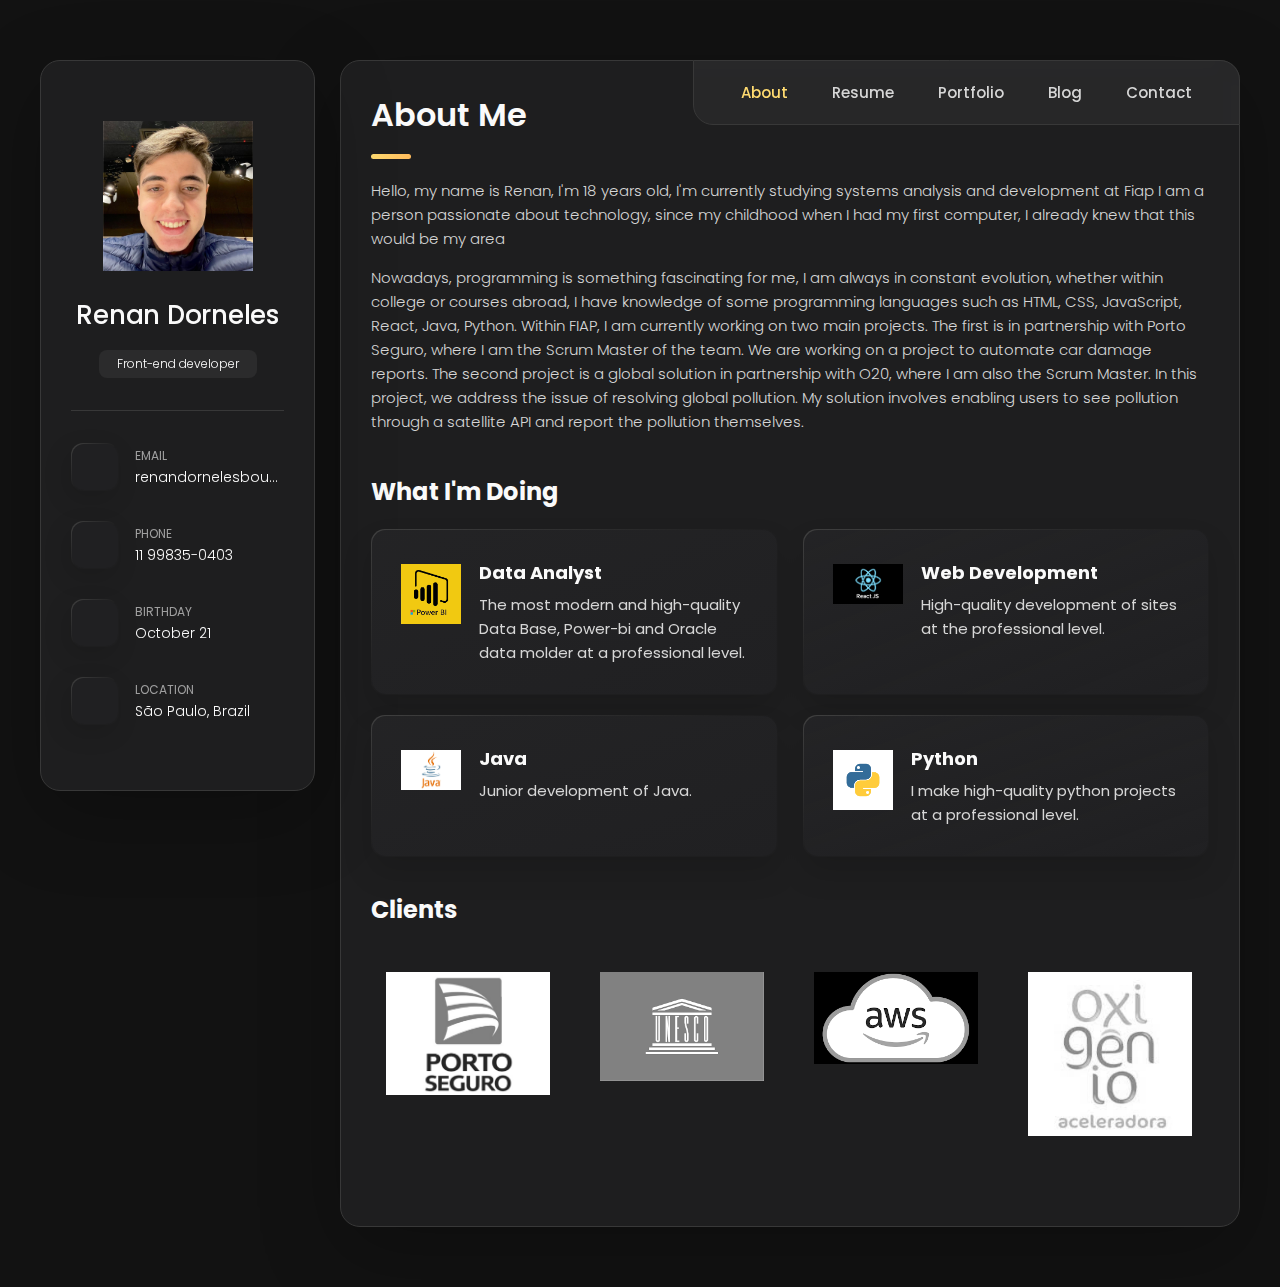
==== commit d597abd9: "fim" ====
--- a/Portifolio/index.html
+++ b/Portifolio/index.html
@@ -99,7 +99,7 @@
                 <img src="./Portfolio/imagens/java.png" alt="mobile app icon" width="60">
                 </div><div class="service-content-box">
                 <h4 class="h4 service-item-title">Java</h4><p class="service-item-text">
-                Professional development of Java.
+                Junior development of Java.
                 </p>
                 </div></li><li class="service-item"><div class="service-icon-box">
                 <img src="./Portfolio/imagens/python(9).png" alt="camera icon" width="60">
@@ -375,14 +375,14 @@
           <ul class="project-list">
 
             <li class="project-item  active" data-filter-item data-category="applications">
-                <a href="../Portifolio/Portfolio/pesquisa/index.html">
+                <a href="./Portfolio/pesquisa/index.html">
   
                   <figure class="project-img">
                     <div class="project-item-icon-box">
                       <ion-icon name="eye-outline"></ion-icon>
                     </div>
   
-                    <img src="../Portifolio/Portfolio/pesquisa/img/wiki-logo.png" alt="Traffic" loading="lazy">
+                    <img src="./Portfolio/pesquisa/img/wiki-logo.png" alt="Traffic" loading="lazy">
                   </figure>
   
                   <h3 class="project-title">Wikipedia</h3>
@@ -393,14 +393,14 @@
               </li>
 
             <li class="project-item  active" data-filter-item data-category="applications">
-                <a href="../Portifolio/Portfolio/semaforo/index.html">
+                <a href="./Portfolio/semaforo/index.html">
   
                   <figure class="project-img">
                     <div class="project-item-icon-box">
                       <ion-icon name="eye-outline"></ion-icon>
                     </div>
   
-                    <img src="../img/semafotro.png" alt="Traffic" loading="lazy">
+                    <img src="./Portfolio/imagens/semafotro.png" alt="Traffic" loading="lazy">
                   </figure>
   
                   <h3 class="project-title">Traffic light</h3>
@@ -411,14 +411,14 @@
               </li>
 
             <li class="project-item  active" data-filter-item data-category="applications">
-              <a href="../Portifolio/Portfolio/clima/index.html">
+              <a href="./Portfolio/clima/index.html">
 
                 <figure class="project-img">
                   <div class="project-item-icon-box">
                     <ion-icon name="eye-outline"></ion-icon>
                   </div>
 
-                  <img src="../Portifolio/Portfolio/clima/img/02d.png" alt="brawlhalla" loading="lazy">
+                  <img src="./Portfolio/clima/img/02d.png" alt="brawlhalla" loading="lazy">
                 </figure>
 
                 <h3 class="project-title">Whether API</h3>
@@ -429,14 +429,14 @@
             </li>
 
             <li class="project-item  active" data-filter-item data-category="web design">
-              <a href="../Portifolio/Portfolio/crud/index.html">
+              <a href="./Portfolio/crud/index.html">
 
                 <figure class="project-img">
                   <div class="project-item-icon-box">
                     <ion-icon name="eye-outline"></ion-icon>
                   </div>
 
-                  <img src="../Portifolio/Portfolio/crud/img/download.jpg" alt="dsm." loading="lazy">
+                  <img src="./Portfolio/crud/img/download.jpg" alt="dsm." loading="lazy">
                 </figure>
 
                 <h3 class="project-title">CRUD</h3>
@@ -449,14 +449,14 @@
            
 
             <li class="project-item  active" data-filter-item data-category="web development">
-              <a href="../Portifolio/Portfolio/lista/index.html">
+              <a href="./Portfolio/lista/index.html">
 
                 <figure class="project-img">
                   <div class="project-item-icon-box">
                     <ion-icon name="eye-outline"></ion-icon>
                   </div>
 
-                  <img src="../img/lista.png" alt="summary" loading="lazy">
+                  <img src="./Portfolio/imagens/lista.png" alt="summary" loading="lazy">
                 </figure>
 
                 <h3 class="project-title">List</h3>
@@ -467,14 +467,14 @@
             </li>
 
             <li class="project-item  active" data-filter-item data-category="applications">
-              <a href="../Portifolio/Portfolio/jogo/index.html">
+              <a href="./Portfolio/jogo/index.html">
 
                 <figure class="project-img">
                   <div class="project-item-icon-box">
                     <ion-icon name="eye-outline"></ion-icon>
                   </div>
 
-                  <img src="../Portifolio/Portfolio/jogo/images/pizza.png" alt="game" loading="lazy">
+                  <img src="./Portfolio/jogo/images/pizza.png" alt="game" loading="lazy">
                 </figure>
 
                 <h3 class="project-title">Memory game</h3>
@@ -485,14 +485,14 @@
             </li>
 
             <li class="project-item  active" data-filter-item data-category="applications">
-                <a href="../Portifolio/Portfolio/musica/index.html">
+                <a href="./Portfolio/musica/index.html">
   
                   <figure class="project-img">
                     <div class="project-item-icon-box">
                       <ion-icon name="eye-outline"></ion-icon>
                     </div>
   
-                    <img src="../Portifolio/Portfolio/musica/images/cant_hide.webp" alt="game" loading="lazy">
+                    <img src="./Portfolio/musica/images/cant_hide.webp" alt="game" loading="lazy">
                   </figure>
   
                   <h3 class="project-title">Music</h3>
@@ -530,7 +530,7 @@
               <a href="https://www.fiap.com.br/graduacao/global-solution/">
 
                 <figure class="blog-banner-box">
-                  <img src="../img/Captura de tela 2024-06-20 144157.png" alt="Design conferences in 2022" loading="lazy">
+                  <img src="./Portfolio/imagens/Captura de tela 2024-06-20 144157.png" alt="Design conferences in 2022" loading="lazy">
                 </figure>
 
                 <div class="blog-content">
@@ -558,7 +558,7 @@
               <a href="https://www.fiap.com.br/iniciacao-cientifica/">
 
                 <figure class="blog-banner-box">
-                  <img src="../img/next.webp" alt="Best fonts every designer" loading="lazy">
+                  <img src="./Portfolio/imagens/next.webp" alt="Best fonts every designer" loading="lazy">
                 </figure>
 
                 <div class="blog-content">
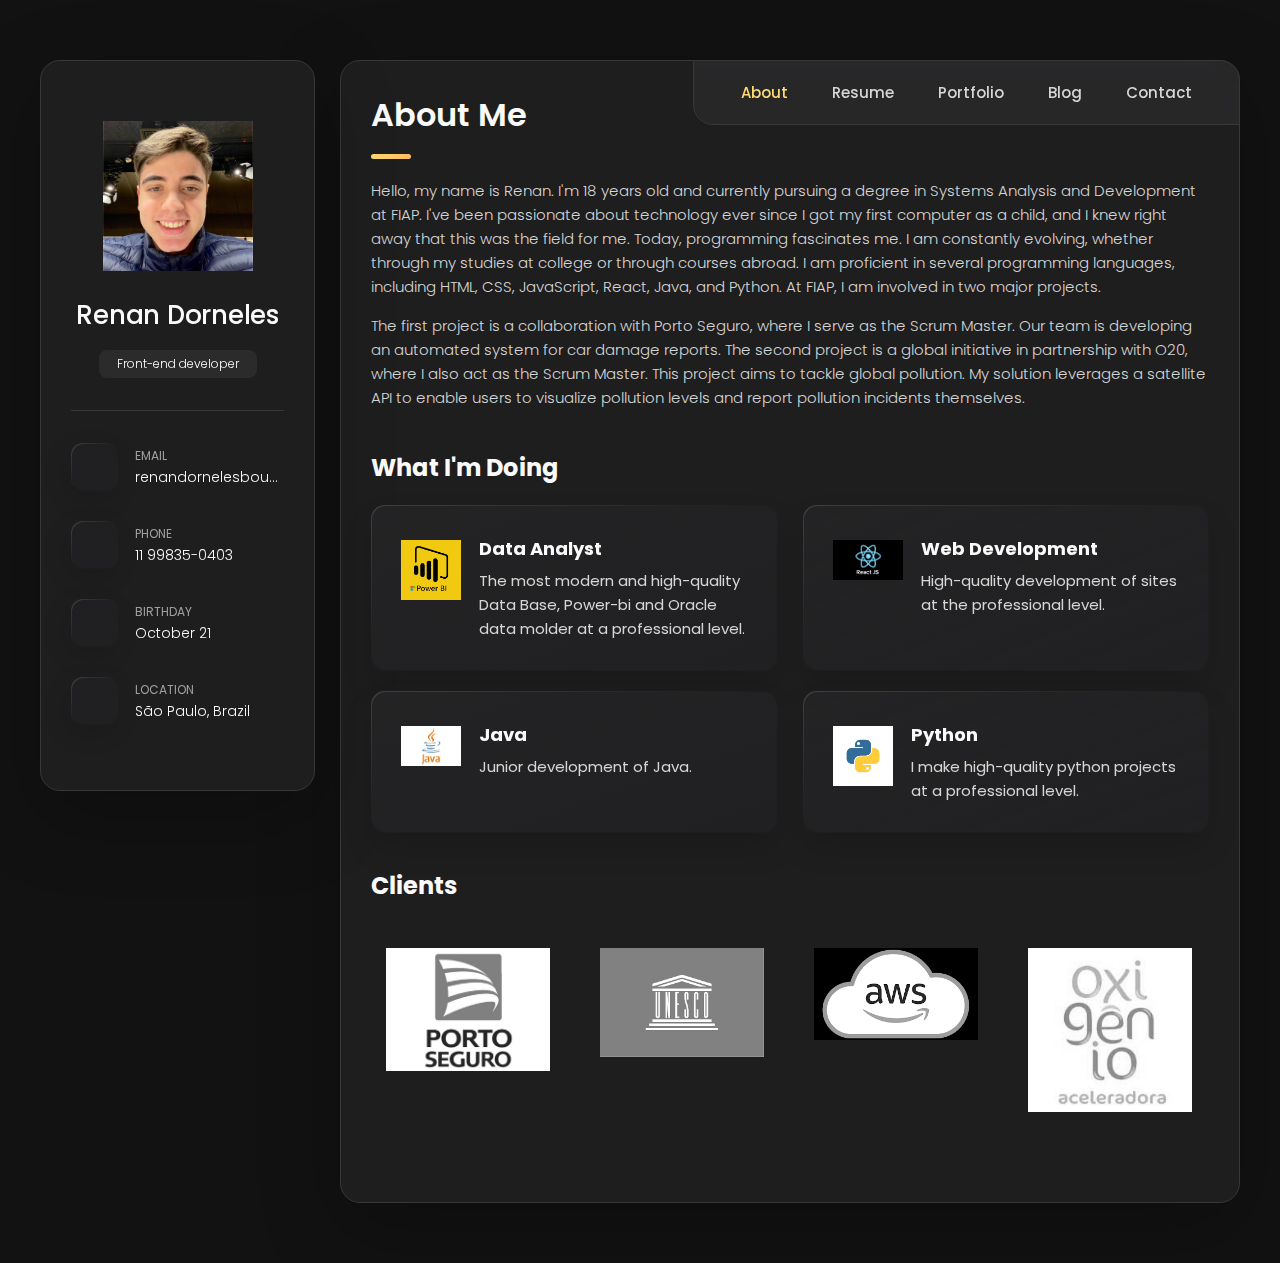
==== commit ea2ef3a6: "txt" ====
--- a/Portifolio/index.html
+++ b/Portifolio/index.html
@@ -70,18 +70,18 @@
                 <h2 class="h2 article-title">About me</h2>
                 </header><section class="about-text">
                 <p>
-                    Hello, my name is Renan, I'm 18 years old, I'm currently studying systems analysis and development at Fiap
-                    I am a person passionate about technology, since my childhood when I had my first computer, I already knew that this would be my area
+                  Hello, my name is Renan. I'm 18 years old and currently pursuing a degree in Systems Analysis and Development at FIAP. I've been passionate about technology ever since I got my first computer as a child, and I knew right away that this was the field for me.
+
+                  Today, programming fascinates me. I am constantly evolving, whether through my studies at college or through courses abroad. I am proficient in several programming languages, including HTML, CSS, JavaScript, React, Java, and Python. At FIAP, I am involved in two major projects.
+                  
+                  
                    
                     
         
                 </p><p>
+                  The first project is a collaboration with Porto Seguro, where I serve as the Scrum Master. Our team is developing an automated system for car damage reports. The second project is a global initiative in partnership with O20, where I also act as the Scrum Master. This project aims to tackle global pollution. My solution leverages a satellite API to enable users to visualize pollution levels and report pollution incidents themselves.
+                    
                    
-                    
-                    Nowadays, programming is something fascinating for me, I am always in constant evolution, whether within college or courses abroad, I have knowledge of some programming languages ​​such as HTML, CSS, JavaScript, React, Java, Python.
-                    Within FIAP, I am currently working on two main projects. The first is in partnership with Porto Seguro, where I am the Scrum Master of the team. We are working on a project to automate car damage reports.
-                    
-                    The second project is a global solution in partnership with O20, where I am also the Scrum Master. In this project, we address the issue of resolving global pollution. My solution involves enabling users to see pollution through a satellite API and report the pollution themselves.
                 </p>
                 </section><section class="service"><h3 class="h3 service-title">What i'm doing</h3><ul class="service-list"><li class="service-item"><div class="service-icon-box">
                 <img src="./Portfolio/imagens/pbi.png" alt="design icon" width="60">
